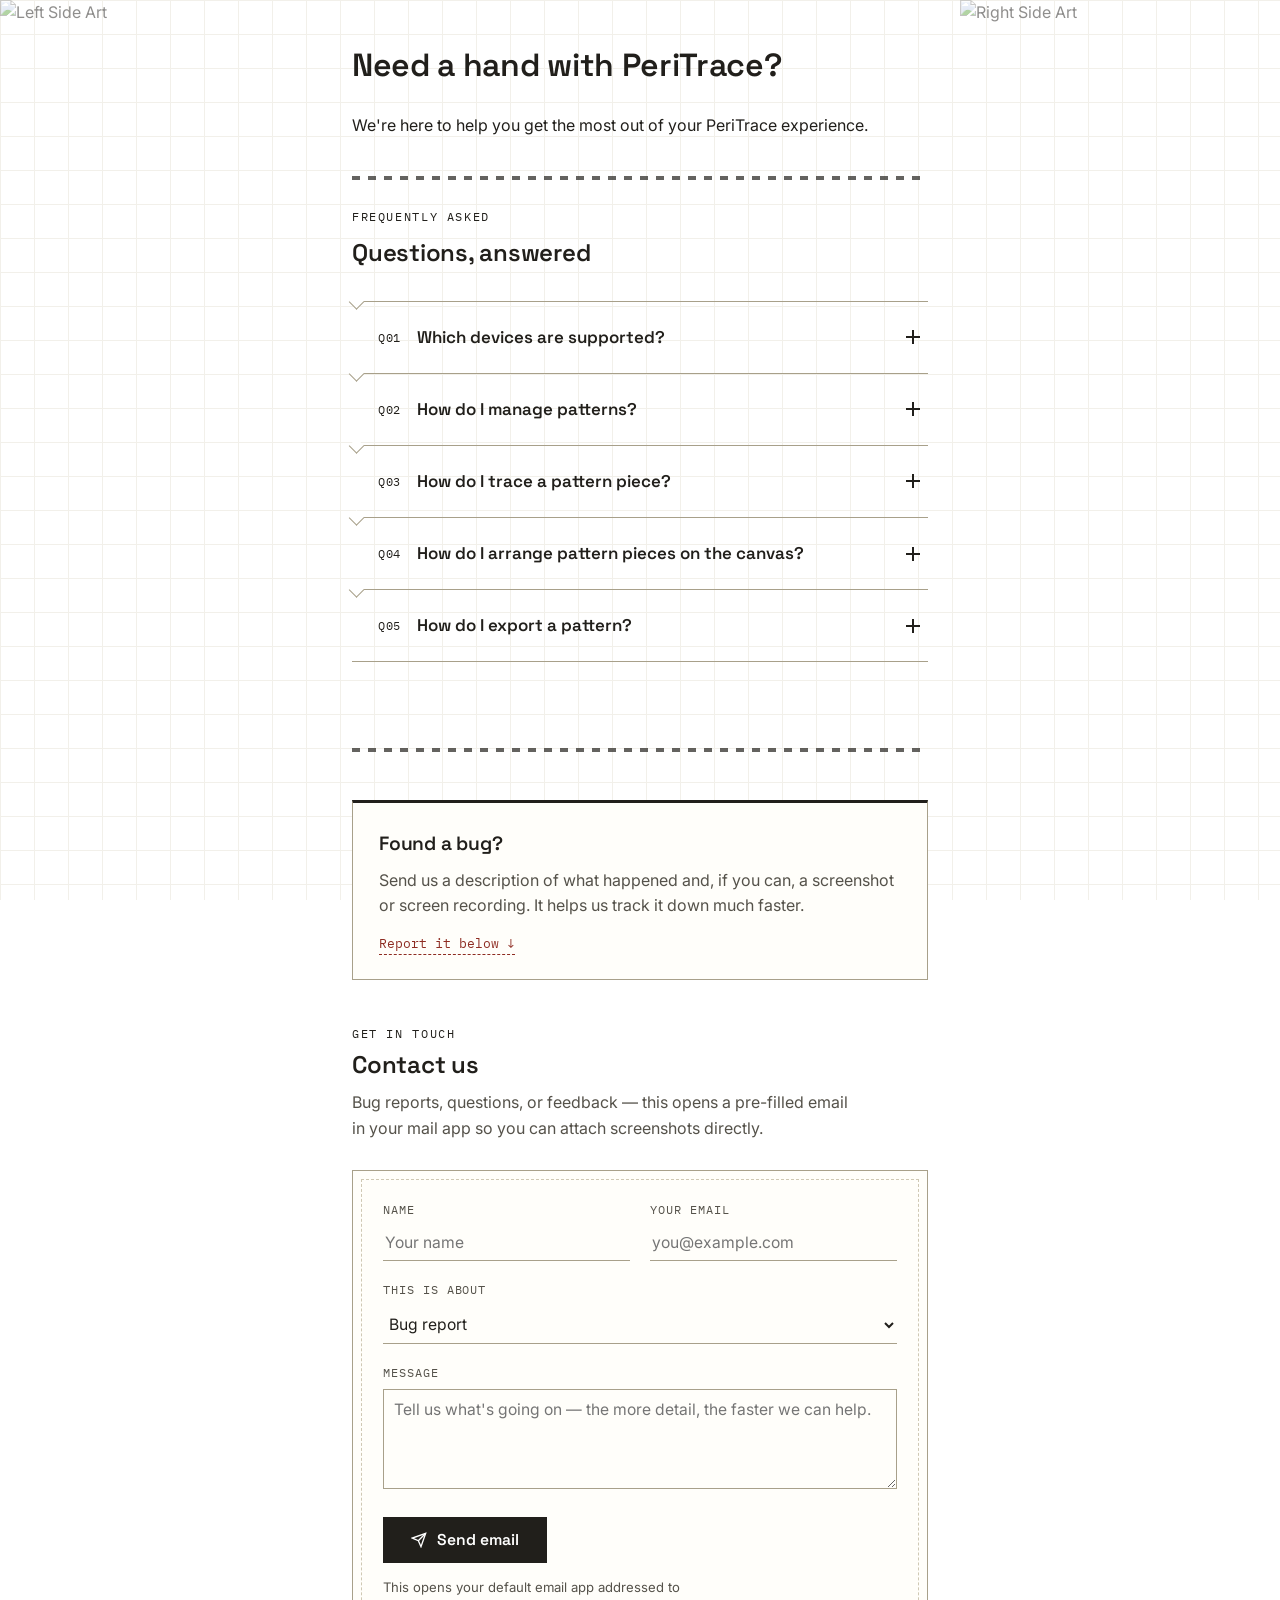
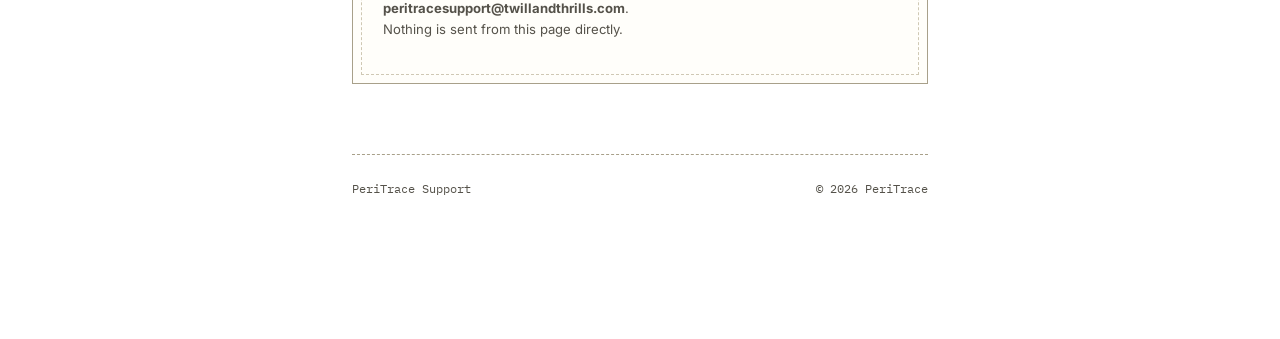
==== index.html @ bdeb2e54 "Rearrange the support page" ====
<!DOCTYPE html>
<html lang="en">

<head>
  <meta charset="UTF-8">
  <meta name="viewport" content="width=device-width, initial-scale=1.0">
  <title>PeriTrace Support — FAQ &amp; Contact</title>
  <meta name="description" content="Support and frequently asked questions for PeriTrace: pattern tracer.">
  <link rel="preconnect" href="https://fonts.googleapis.com">
  <link rel="preconnect" href="https://fonts.gstatic.com" crossorigin>
  <link
    href="https://fonts.googleapis.com/css2?family=Space+Grotesk:wght@400;500;600;700&family=Inter:wght@400;500;600&family=IBM+Plex+Mono:wght@400;500&display=swap"
    rel="stylesheet">

  <link href="https://fonts.googleapis.com/css2?family=Material+Symbols+Outlined" rel="stylesheet">

  <style>
    :root {
      --paper: #ffffff;
      --paper-deep: #ffffff;
      --ink: #211F1B;
      --ink-soft: #55524A;
      --thread: #211F1B;
      --thread-deep: #8E2C22;
      --chalk: #34506B;
      --line: #CFC8B4;
      --line-strong: #a8a08a;
      --card: #FFFEFA;
      --card-destructive: #FF0800;
      --radius: 2px;
      --side-art-width: 25vw;
      --opacity: 0.7;
    }

    * {
      box-sizing: border-box;
    }

    html {
      scroll-behavior: smooth;
    }

    body {
      margin: 0;
      background: var(--paper);
      color: var(--ink);
      font-family: 'Inter', system-ui, sans-serif;
      font-size: 16px;
      line-height: 1.6;
      -webkit-font-smoothing: antialiased;
    }

    /* --- background grid texture, evokes pattern paper --- */
    body::before {
      content: "";
      position: fixed;
      inset: 0;
      background-image:
        linear-gradient(var(--line) 1px, transparent 1px),
        linear-gradient(90deg, var(--line) 1px, transparent 1px);
      background-size: 34px 34px;
      opacity: 0.28;
      pointer-events: none;
      z-index: 0;
    }

    h1,
    h2,
    h3 {
      font-family: 'Space Grotesk', sans-serif;
      font-weight: 600;
      letter-spacing: -0.01em;
      color: var(--ink);
    }

    .eyebrow {
      font-family: 'IBM Plex Mono', monospace;
      font-size: 0.72rem;
      letter-spacing: 0.14em;
      text-transform: uppercase;
      color: var(--thread);
    }

    a {
      color: var(--chalk);
    }

    /* ---------- fixed side art ---------- */
    .side-art {
      position: fixed;
      top: 0;
      height: 100vh;
      z-index: 0;
      pointer-events: none;
      display: flex;
      align-items: top;
    }

    @media (min-width: 768px) {
      .side-art {
        width: 15vw;
      }
    }

    @media (min-width: 992px) {
      .side-art {
        width: 20vw;
      }
    }

    @media (min-width: 1200px) {
      .side-art {
        width: 25vw;
      }
    }

    .side-art.left {
      left: 0;
      top: 0;
      justify-content: flex-start;
      /* align-items: flex-start; */
    }

    .side-art.right {
      right: 0;
      justify-content: flex-end;
      /* align-items: flex-start; */
    }

    .side-art img {
      width: 120%;
      height: auto;
      max-height: 100vh;
      object-fit: cover;
      opacity: 0.5;
      filter: sepia(6%) saturate(85%);
    }

    .side-art.left img {
      margin-left: 0px;
    }

    .side-art.right img {
      margin-right: 0px;
    }

    /* ---------- layout ---------- */
    .page {
      position: relative;
      z-index: 2;
      margin: 0 auto;
      max-width: 100vw;
      padding: 0 28px 120px;
    }

    @media (min-width: 768px) {
      .page {
        margin-left: 15vw;
        margin-right: 15vw;
        max-width: 70vw;
        padding: 0 32px 140px;
      }
    }

    @media (min-width: 992px) {
      .page {
        margin-left: 20vw;
        margin-right: 20vw;
        max-width: 60vw;
        padding: 0 32px 140px;
      }
    }

    @media (min-width: 1200px) {
      .page {
        margin-left: 25vw;
        margin-right: 25vw;
        max-width: 50vw;
        padding: 0 32px 140px;
      }
    }

    /* ---------- header ---------- */

    header {
      margin-top: 40px;
    }

    .stitch {
      display: inline-block;
      width: 100%;
      height: 4px;
      margin-top: 22px;
      background-image: repeating-linear-gradient(90deg, var(--thread) 0 8px, transparent 8px 16px);
      opacity: var(--opacity);
    }

    /* ---------- FAQ list ---------- */
    section.faq {
      margin-top: 20px;
      margin-bottom: 64px;
    }

    section.faq>h2 {
      font-size: 1.5rem;
      margin: 0 0 6px;
    }

    section.faq>.eyebrow {
      display: block;
      margin-bottom: 8px;
    }

    .faq-list {
      margin-top: 28px;
      border-top: 1px solid var(--line-strong);
    }

    .faq-item {
      border-bottom: 1px solid var(--line-strong);
      position: relative;
    }

    .faq-item::before {
      /* garment notch mark */
      content: "";
      position: absolute;
      left: -1px;
      top: 0;
      width: 10px;
      height: 10px;
      background: var(--paper);
      border-right: 1px solid var(--line-strong);
      border-bottom: 1px solid var(--line-strong);
      transform: translateY(-50%) rotate(45deg);
    }

    .faq-q {
      all: unset;
      display: flex;
      align-items: center;
      gap: 16px;
      width: 100%;
      padding: 22px 6px 22px 26px;
      cursor: pointer;
      box-sizing: border-box;
    }

    .faq-q:focus-visible {
      outline: 2px solid var(--chalk);
      outline-offset: 2px;
    }

    .faq-tag {
      font-family: 'IBM Plex Mono', monospace;
      font-size: 0.72rem;
      color: var(--thread);
      letter-spacing: 0.06em;
      flex: 0 0 auto;
      padding-top: 2px;
    }

    .faq-q-text {
      font-family: 'Space Grotesk', sans-serif;
      font-weight: 600;
      font-size: 1.06rem;
      flex: 1 1 auto;
    }

    .faq-marker {
      flex: 0 0 auto;
      width: 18px;
      height: 18px;
      position: relative;
    }

    .faq-marker::before,
    .faq-marker::after {
      content: "";
      position: absolute;
      background: var(--ink);
      top: 50%;
      left: 50%;
      transform: translate(-50%, -50%);
      transition: transform 0.25s ease, opacity 0.2s ease;
    }

    .faq-marker::before {
      width: 14px;
      height: 2px;
    }

    .faq-marker::after {
      width: 2px;
      height: 14px;
    }

    .faq-item.open .faq-marker::after {
      transform: translate(-50%, -50%) rotate(90deg);
      opacity: 0;
    }

    .faq-item.open .faq-marker::before {
      background: var(--thread);
    }

    .faq-a-wrap {
      display: grid;
      grid-template-rows: 0fr;
      transition: grid-template-rows 0.32s ease;
    }

    .faq-a-inner {
      overflow: hidden;
    }

    .faq-a {
      padding: 0 6px 28px 26px;
      color: var(--ink-soft);
      font-size: 0.98rem;
      border-top: 1px dashed var(--line-strong);
      margin-top: -1px;
      padding-top: 18px;
    }

    .faq-a p {
      margin: 0 0 12px;
    }

    .faq-a p:last-child {
      margin-bottom: 0;
    }

    .faq-a ul {
      margin: 0 0 14px;
      padding-left: 20px;
    }

    .faq-a li {
      margin-bottom: 8px;
    }

    .faq-a strong {
      color: var(--ink);
    }

    .faq-a .sub-note {
      background: var(--card);
      border: 1px solid var(--line);
      border-left: 3px solid var(--chalk);
      padding: 12px 14px;
      font-size: 0.9rem;
      margin: 14px 0;
    }

    .faq-a .sub-note.tip {
      border-left-color: var(--thread);
    }

    .button {
      display: inline-flex;
      align-items: center;
      justify-content: center;
      vertical-align: middle;
      gap: 6px;
      width: 80px;
      height: 20px;
      padding: 2px 10px 2px 10px;
      font-family: 'IBM Plex Mono', monospace;
      font-size: 0.82rem;
      color: var(--ink);
      background: var(--card);
      border: 1px solid var(--line-strong);
      border-radius: 50%;
      white-space: nowrap;
    }

    .btn-capsule {
      padding: 2px 10px 2px 10px;
      border-radius: 20px;
    }

    .btn-circle {
      width: 30px !important;
      height: 30px !important;
      padding: 5px;
      border-radius: 50%;
    }

    .btn-plain {
      width: 60px !important;
      padding: 5px !important;
      border: 0 !important;
    }

    .btn-plain-long {
      width: 120px !important;
      padding: 5px !important;
      border: 0 !important;
    }

    .button.destructive {
      background: var(--card-destructive) !important;
      border: 0 !important;
      color: #fff !important;
    }

    .button.done {
      color: #007AFF !important;
    }

    .button.cancel span.material-symbols-outlined {
      font-size: 20px !important;
      height: 18px !important;
    }

    .button span,
    .button .material-symbols-outlined {
      display: inline-flex;
      align-items: center;
      justify-content: center;
      font-size: 15px;
      height: 15px;
      flex-shrink: 0;
    }

    .fmt-grid {
      display: grid;
      grid-template-columns: repeat(auto-fit, minmax(150px, 1fr));
      gap: 12px;
      margin: 14px 0 4px;
    }

    .fmt-card {
      background: var(--card);
      border: 1px solid var(--line-strong);
      padding: 14px;
    }

    .fmt-card b {
      font-family: 'Space Grotesk', sans-serif;
      color: var(--thread);
      display: block;
      margin-bottom: 4px;
      font-size: 0.95rem;
    }

    .fmt-card span {
      font-size: 0.86rem;
      color: var(--ink-soft);
    }

    /* ---------- bug report callout ---------- */
    .callout {
      background: var(--card);
      border: 1px solid var(--line-strong);
      border-top: 3px solid var(--thread);
      padding: 26px 26px 24px;
      margin: 40px 0 40px;
    }

    .callout h3 {
      margin: 0 0 8px;
      font-size: 1.2rem;
    }

    .callout p {
      margin: 0;
      color: var(--ink-soft);
    }

    .callout a.jump {
      display: inline-block;
      margin-top: 14px;
      font-family: 'IBM Plex Mono', monospace;
      font-size: 0.82rem;
      color: var(--thread-deep);
      text-decoration: none;
      border-bottom: 1px dashed var(--thread-deep);
    }

    /* ---------- contact form ---------- */
    section.contact {
      scroll-margin-top: 40px;
    }

    section.contact h2 {
      font-size: 1.5rem;
      margin: 0 0 6px;
    }

    section.contact>p {
      color: var(--ink-soft);
      margin: 0 0 28px;
      max-width: 50ch;
    }

    .ticket {
      background: var(--card);
      border: 1px solid var(--line-strong);
      padding: 30px;
      position: relative;
    }

    .ticket::before {
      content: "";
      position: absolute;
      inset: 8px;
      border: 1px dashed var(--line);
      pointer-events: none;
    }

    .field {
      margin-bottom: 20px;
    }

    .field label {
      display: block;
      font-family: 'IBM Plex Mono', monospace;
      font-size: 0.74rem;
      text-transform: uppercase;
      letter-spacing: 0.08em;
      color: var(--ink-soft);
      margin-bottom: 6px;
    }

    .field input,
    .field select,
    .field textarea {
      width: 100%;
      font-family: 'Inter', sans-serif;
      font-size: 0.98rem;
      color: var(--ink);
      background: transparent;
      border: none;
      border-bottom: 1px solid var(--line-strong);
      padding: 8px 2px;
      outline: none;
      transition: border-color 0.2s ease;
    }

    .field textarea {
      resize: vertical;
      min-height: 100px;
      border: 1px solid var(--line-strong);
      padding: 10px;
    }

    .field input:focus,
    .field select:focus,
    .field textarea:focus {
      border-color: var(--thread);
    }

    .field-row {
      display: grid;
      grid-template-columns: 1fr 1fr;
      gap: 20px;
    }

    @media (max-width: 768px) {
      .field-row {
        grid-template-columns: 1fr;
      }
    }

    .send-btn {
      font-family: 'Space Grotesk', sans-serif;
      font-weight: 600;
      font-size: 0.98rem;
      background: var(--thread);
      color: #fff;
      border: none;
      padding: 13px 28px;
      cursor: pointer;
      display: inline-flex;
      align-items: center;
      gap: 10px;
      transition: background 0.18s ease, transform 0.12s ease;
    }

    .send-btn:hover {
      background: var(--thread-deep);
    }

    .send-btn:active {
      transform: translateY(1px);
    }

    .send-btn svg {
      width: 16px;
      height: 16px;
    }

    .form-note {
      font-size: 0.82rem;
      color: var(--ink-soft);
      margin-top: 14px;
    }

    .form-status {
      font-size: 0.85rem;
      margin-top: 12px;
      font-family: 'IBM Plex Mono', monospace;
      color: var(--chalk);
      display: none;
    }

    .form-status.show {
      display: block;
    }

    footer {
      margin-top: 70px;
      padding-top: 24px;
      border-top: 1px dashed var(--line-strong);
      font-family: 'IBM Plex Mono', monospace;
      font-size: 0.78rem;
      color: var(--ink-soft);
      display: flex;
      justify-content: space-between;
      flex-wrap: wrap;
      gap: 10px;
    }

    @media (max-width: 768px) {
      .side-art {
        display: none;
      }

      .page {
        margin: 0;
      }
    }

    @media (prefers-reduced-motion: reduce) {
      html {
        scroll-behavior: auto;
      }

      .faq-a-wrap,
      .faq-marker::before,
      .faq-marker::after,
      .send-btn {
        transition: none;
      }
    }
  </style>
</head>

<body>

  <div class="side-art left" aria-hidden="true">
    <img src="images/Side_Art_Left.png" alt="Left Side Art">
  </div>
  <div class="side-art right" aria-hidden="true">
    <img src="images/Side_Art_Right.png" alt="Right Side Art">
  </div>

  <div class="page">

    <header class="page-header">
      <h1>Need a hand with PeriTrace?</h1>
      <p>We're here to help you get the most out of your PeriTrace experience.</p>
      <span class="stitch" aria-hidden="true"></span>
    </header>

    <section class="faq" aria-label="Frequently asked questions">
      <span class="eyebrow">Frequently asked</span>
      <h2>Questions, answered</h2>

      <div class="faq-list" id="faqList">

        <!-- Q1 -->
        <div class="faq-item">
          <button class="faq-q" aria-expanded="false">
            <span class="faq-tag">Q01</span>
            <span class="faq-q-text">Which devices are supported?</span>
            <span class="faq-marker" aria-hidden="true"></span>
          </button>
          <div class="faq-a-wrap">
            <div class="faq-a-inner">
              <div class="faq-a">
                <p>PeriTrace requires an iPhone that supports ARKit.</p>
                <p>iPhone models with LiDAR are recommended for a smoother experience and more precise captures.</p>
                <p>PeriTrace supports <strong>iOS 18.6 and later</strong>.</p>
              </div>
            </div>
          </div>
        </div>

        <!-- Q2 -->
        <div class="faq-item">
          <button class="faq-q" aria-expanded="false">
            <span class="faq-tag">Q02</span>
            <span class="faq-q-text">How do I manage patterns?</span>
            <span class="faq-marker" aria-hidden="true"></span>
          </button>
          <div class="faq-a-wrap">
            <div class="faq-a-inner">
              <div class="faq-a">
                <p>PeriTrace provides a pattern-oriented management system. Adding a new pattern means adding a pattern
                  set that may later contain up to 40 pattern pieces. The limited pattern piece quantity preserves
                  smooth user experience. If your physical pattern contains more than <strong>40 pieces</strong>,
                  consider split them into multiple patterns in PeriTrace.</p>
                <p>On the Home screen:</p>
                <ul>
                  <li><strong>Add a new pattern:</strong> Tap the Add New <span class="button btn-capsule"><span
                        class="material-symbols-outlined">note_add</span></span> button at the bottom of the screen.
                  </li>
                  <li><strong>Rename or delete:</strong> swipe a pattern left or right to reveal the Rename <span
                      class="button btn-circle"><span class="material-symbols-outlined">edit</span></span> and Delete
                    <span class="button btn-circle destructive"><span
                        class="material-symbols-outlined">delete</span></span>
                    buttons.
                  </li>
                  <li><strong>Rearrange the list:</strong> Long-press a pattern and drag it to a new position.</li>
                  <li><strong>Open a pattern canvas</strong> Tap a pattern to enter its canvas, where its pieces live.
                  </li>
                </ul>
              </div>
            </div>
          </div>
        </div>

        <!-- Q3 -->
        <div class="faq-item">
          <button class="faq-q" aria-expanded="false">
            <span class="faq-tag">Q03</span>
            <span class="faq-q-text">How do I trace a pattern piece?</span>
            <span class="faq-marker" aria-hidden="true"></span>
          </button>
          <div class="faq-a-wrap">
            <div class="faq-a-inner">
              <div class="faq-a">
                <p>Open a pattern from the Home screen, then tap the Trace <span class="button btn-capsule"><span
                      class="material-symbols-outlined">filter_center_focus</span></span> button at the bottom right to
                  open the AR camera. You may be asked to grant camera access.</p>
                <p>PeriTrace currently allows you to trace one pattern piece each time you open the AR tracing camera.
                </p>
                <p>In the camera view, move your phone slowly back and forth over a flat, horizontal surface until the
                  reticle appears flat on the surface. You now can start tracing your pattern piece.</p>
                <p><strong><i><u>The current version of the app supports 2 tracing modes:</u></i> </strong></p>
                <ul>
                  <li><strong>Vertex tracing:</strong> Aim the reticle at the outline or seam line and tap the Trace
                    Vertices <span class="button btn-capsule"><img src="images/Peri_Vertices.png" width="20"
                        alt="Trace Vertices" /></span> button, at the bottom right of the screen, to capture vertices
                    one by one. Vertices will connect automatically. A dashed
                    line will close the shape between your first and last vertices, so you do not need to close it
                    manually.</li>
                  <li><strong>Marking:</strong> Aim the reticle at a mark on the physical pattern piece and tap the Mark
                    <span class="button btn-circle"><span><img src="images/Peri_Mark.png" width="5"
                          alt="Trace Mark" /></span></span>. Marks stand alone and never connect to vertices or other
                    marks.
                  </li>
                </ul>
                <div class="sub-note">
                  <strong>Contour detection:</strong> PeriTrace also features automatic pattern contour detection. This
                  useful sub-feature of the Vertex Tracing mode automatically detects the outline of a pattern piece and
                  quickly plots simplified vertices.
                  <ul>
                    <li>
                      <p><strong>Activate contour detection:</strong> point the camera at a pattern piece and long-press
                        the screen (for at least 0.5 seconds) to capture the outline's vertices. It may take a moment to
                        capture the outline; moving your finger or releasing the press early will cancel the detection.
                      </p>
                    </li>
                    <li>
                      <p><strong>One at a time:</strong> The app can only detect one outline at a time.</p>
                    </li>
                    <li>
                      <p><strong>High contrast:</strong> The pattern piece must contrast significantly with the
                        background (e.g., a light pattern piece on a dark background, or vice versa). This ensures
                        accuracy and prevents the camera from freezing due to vertex overloading.</p>
                    </li>
                  </ul>
                </div>
                <p><strong><i><u>NOTES:</u></i> </strong></p>
                <p><strong><i><u>* Optimizing camera position and angle:</u></i> </strong></p>
                <p>PeriTrace uses AR to make pattern tracing effortless. You do not need to point the camera perfectly
                  perpendicular to the surface.</p>
                <p>However, iPhone models without LiDAR can sometimes struggle with surface calibration, which may cause
                  captured contours and points to drift.</p>
                <p>To maximize precision, follow these best practices:</p>
                <ul>
                  <li>
                    <p><strong>Maintain distance:</strong> Keep your iPhone between 0.5 and 2 meters directly above the
                      pattern.</p>
                  </li>
                  <li>
                    <p><strong>Verify calibration:</strong> Ensure the reticle perfectly aligns with your physical
                      surface before tracing.</p>
                  </li>
                </ul>
                <br>
                <p><strong><i><u>Finishing or Cancelling a Trace:</u></i> </strong></p>
                <ul>
                  <li>
                    <p><strong>Finish tracing:</strong> Tap the Done <span class="button btn-circle done"><span
                          class="material-symbols-outlined">check</span></span> button at the top right of the screen.
                      You will return to pattern canvas, and the new pattern piece will appear at the center of the
                      screen. If it overlaps with existing pieces, it will automatically move the right of them.</p>
                    <ul>
                      <li>
                        <p><strong>Minimum vertices:</strong> A new piece can only be saved when it has at least three
                          vertices. The Done button will remain disabled until this requirement is met.</p>
                      </li>
                    </ul>
                  </li>
                  <li>
                    <p><strong>Cancel tracing:</strong> Tap the Dismiss <span class="button btn-circle cancel"><span
                          class="material-symbols-outlined">keyboard_arrow_down</span></span> button at the top left of
                      the screen. You will return to pattern canvas without saving a new piece</p>
                  </li>
                </ul>
              </div>
            </div>
          </div>
        </div>

        <!-- Q4 -->
        <div class="faq-item">
          <button class="faq-q" aria-expanded="false">
            <span class="faq-tag">Q04</span>
            <span class="faq-q-text">How do I arrange pattern pieces on the canvas?</span>
            <span class="faq-marker" aria-hidden="true"></span>
          </button>
          <div class="faq-a-wrap">
            <div class="faq-a-inner">
              <div class="faq-a">
                <p>PeriTrace offers an intuitive vector canvas featuring gesture support. Your layout arrangements are
                  automatically preserved when exporting files.</p>

                <p><strong><i><u>Canvas Navigation:</u></i> </strong></p>
                <ul>
                  <li><strong>Zoom &amp; pan:</strong> Use pinch and drag gesture to move around the workspace.</li>
                </ul>

                <p><strong><i><u>Managing pattern pieces:</u></i> </strong></p>
                <ul>
                  <li><strong>Move &amp; rotate a piece:</strong> Drag a pattern piece to reposition it, or use two
                    fingers to rotate it.</li>
                  <li><strong>Delete a piece:</strong> Long-press a pattern piece, then tap the Delete button in the
                    tooltip <span class="button btn-plain"><img src="images/Peri_Tooltip.jpeg" height="30"
                          alt="Canvas Tooltip" /></span></li>
                </ul>

                <div class="sub-note tip">
                  <p><strong><i><u>Pro tip for high precision:</u></i> </strong></p>
                  <p>When doubting a traced pattern piece's accuracy, try capturing it a few times. Stack all the captured pieces on top of each other on the canvas to find the average outline.</p>
                </div>
                <p><strong><i><u>NOTES:</u></i> </strong></p>
                <p>A single pattern canvas can hold up to 40 pattern pieces. If you physical pattern has more than 40 pieces, split the project across multiple separate patterns on PeriTrace.</p>
              </div>
            </div>
          </div>
        </div>

        <!-- Q5 -->
        <div class="faq-item">
          <button class="faq-q" aria-expanded="false">
            <span class="faq-tag">Q05</span>
            <span class="faq-q-text">How do I export a pattern?</span>
            <span class="faq-marker" aria-hidden="true"></span>
          </button>
          <div class="faq-a-wrap">
            <div class="faq-a-inner">
              <div class="faq-a">
                <p>PeriTrace exports your final pattern layout at an exact 1:1 scale, completely preserving your canvas arrangement.</p>

                <p><strong><i><u>How to export:</u></i> </strong></p>
                <ul>
                  <li><strong>Export button:</strong> In pattern canvas screen, the Export <span class="button btn-circle"><span class="material-symbols-outlined">ios_share</span></span> button is located at the bottom left the screen. This button will remain disabled until there's at least one piece in the canvas</li>
                  <li><strong>Select your format:</strong> Tap the Export button to bring up the export sheet. Select your desired format to generate the file.</li>
                  <li><strong>Choose a destination:</strong> A standard iOS Share Sheet will appears after you select a format. Choose where to send, save, or share your file.</li>
                  <li><strong>Instant local backup:</strong> No matter what you choose in the Share Sheet, PeriTrace automatically saves or overwrites the file locally to: <br><strong>On My iPhone → PeriTrace → Exports</strong></li>
                  <li><strong>Preview your file:</strong> tap Quick Look <span class="button btn-plain-long done"><span class="material-symbols-outlined">visibility</span> Quick Look</span> button after exporting to instantly preview your exported file.</li>
                </ul>
                <p><strong><i><u>Supported export formats:</u></i> </strong></p>
                <div class="fmt-grid">
                  <div class="fmt-card"><b>PDF</b><span>Universal layout format. Ideal for standard printing, vector graphics software, or apparel CAD systems.</span></div>
                  <div class="fmt-card"><b>DXF</b><span>industrial-standard CAD format. Dedicated specifically for pattern drafting and garment CAD software.</span></div>
                  <div class="fmt-card"><b>SVG</b><span>Scalable vector graphics format. Best for web use or editing in mainstream vector design programs.</span></div>
                </div>
              </div>
            </div>
          </div>
        </div>

      </div>
    </section>

    <span class="stitch" aria-hidden="true"></span>

    <div class="callout">
      <h3>Found a bug?</h3>
      <p>Send us a description of what happened and, if you can, a screenshot or screen recording. It helps us track it
        down much faster.</p>
      <a class="jump" href="#contact">Report it below ↓</a>
    </div>

    <section class="contact" id="contact">
      <span class="eyebrow">Get in touch</span>
      <h2>Contact us</h2>
      <p>Bug reports, questions, or feedback — this opens a pre-filled email in your mail app so you can attach
        screenshots directly.</p>

      <form class="ticket" id="contactForm">
        <div class="field-row">
          <div class="field">
            <label for="name">Name</label>
            <input type="text" id="name" name="name" placeholder="Your name" required>
          </div>
          <div class="field">
            <label for="email">Your email</label>
            <input type="email" id="email" name="email" placeholder="you@example.com" required>
          </div>
        </div>

        <div class="field">
          <label for="reason">This is about</label>
          <select id="reason" name="reason">
            <option value="Bug report">Bug report</option>
            <option value="Question">Question</option>
            <option value="Feedback">Feedback / suggestion</option>
            <option value="Other">Something else</option>
          </select>
        </div>

        <div class="field">
          <label for="message">Message</label>
          <textarea id="message" name="message"
            placeholder="Tell us what's going on — the more detail, the faster we can help." required></textarea>
        </div>

        <button type="submit" class="send-btn">
          <svg viewBox="0 0 24 24" fill="none" stroke="currentColor" stroke-width="2">
            <path d="M22 2L11 13" />
            <path d="M22 2l-7 20-4-9-9-4z" />
          </svg>
          Send email
        </button>
        <p class="form-status" id="formStatus">Opening your mail app…</p>
        <p class="form-note">This opens your default email app addressed to <strong>peritracesupport@twillandthrills.com</strong>.
          <br>
          Nothing is sent from this page directly.
        </p>
      </form>
    </section>

    <footer>
      <span>PeriTrace Support</span>
      <span>© 2026 PeriTrace</span>
    </footer>

  </div>

  <script>
    // Accordion: only one open at a time
    const items = document.querySelectorAll('.faq-item');
    items.forEach(item => {
      const btn = item.querySelector('.faq-q');
      btn.addEventListener('click', () => {
        const isOpen = item.classList.contains('open');
        items.forEach(i => {
          i.classList.remove('open');
          i.querySelector('.faq-q').setAttribute('aria-expanded', 'false');
        });
        if (!isOpen) {
          item.classList.add('open');
          btn.setAttribute('aria-expanded', 'true');
        }
      });
    });

    // Contact form -> mailto
    const SUPPORT_EMAIL = "peritracesupport@twillandthrills.com";
    const form = document.getElementById('contactForm');
    const status = document.getElementById('formStatus');

    form.addEventListener('submit', function (e) {
      e.preventDefault();
      const name = document.getElementById('name').value.trim();
      const email = document.getElementById('email').value.trim();
      const reason = document.getElementById('reason').value;
      const message = document.getElementById('message').value.trim();

      const subject = `[PeriTrace] ${reason} from ${name}`;
      const body =
        `Name: ${name}
Email: ${email}
Type: ${reason}

${message}`;

      const mailto = `mailto:${SUPPORT_EMAIL}?subject=${encodeURIComponent(subject)}&body=${encodeURIComponent(body)}`;
      window.location.href = mailto;

      status.classList.add('show');
      setTimeout(() => status.classList.remove('show'), 4000);
    });
  </script>

</body>

</html>
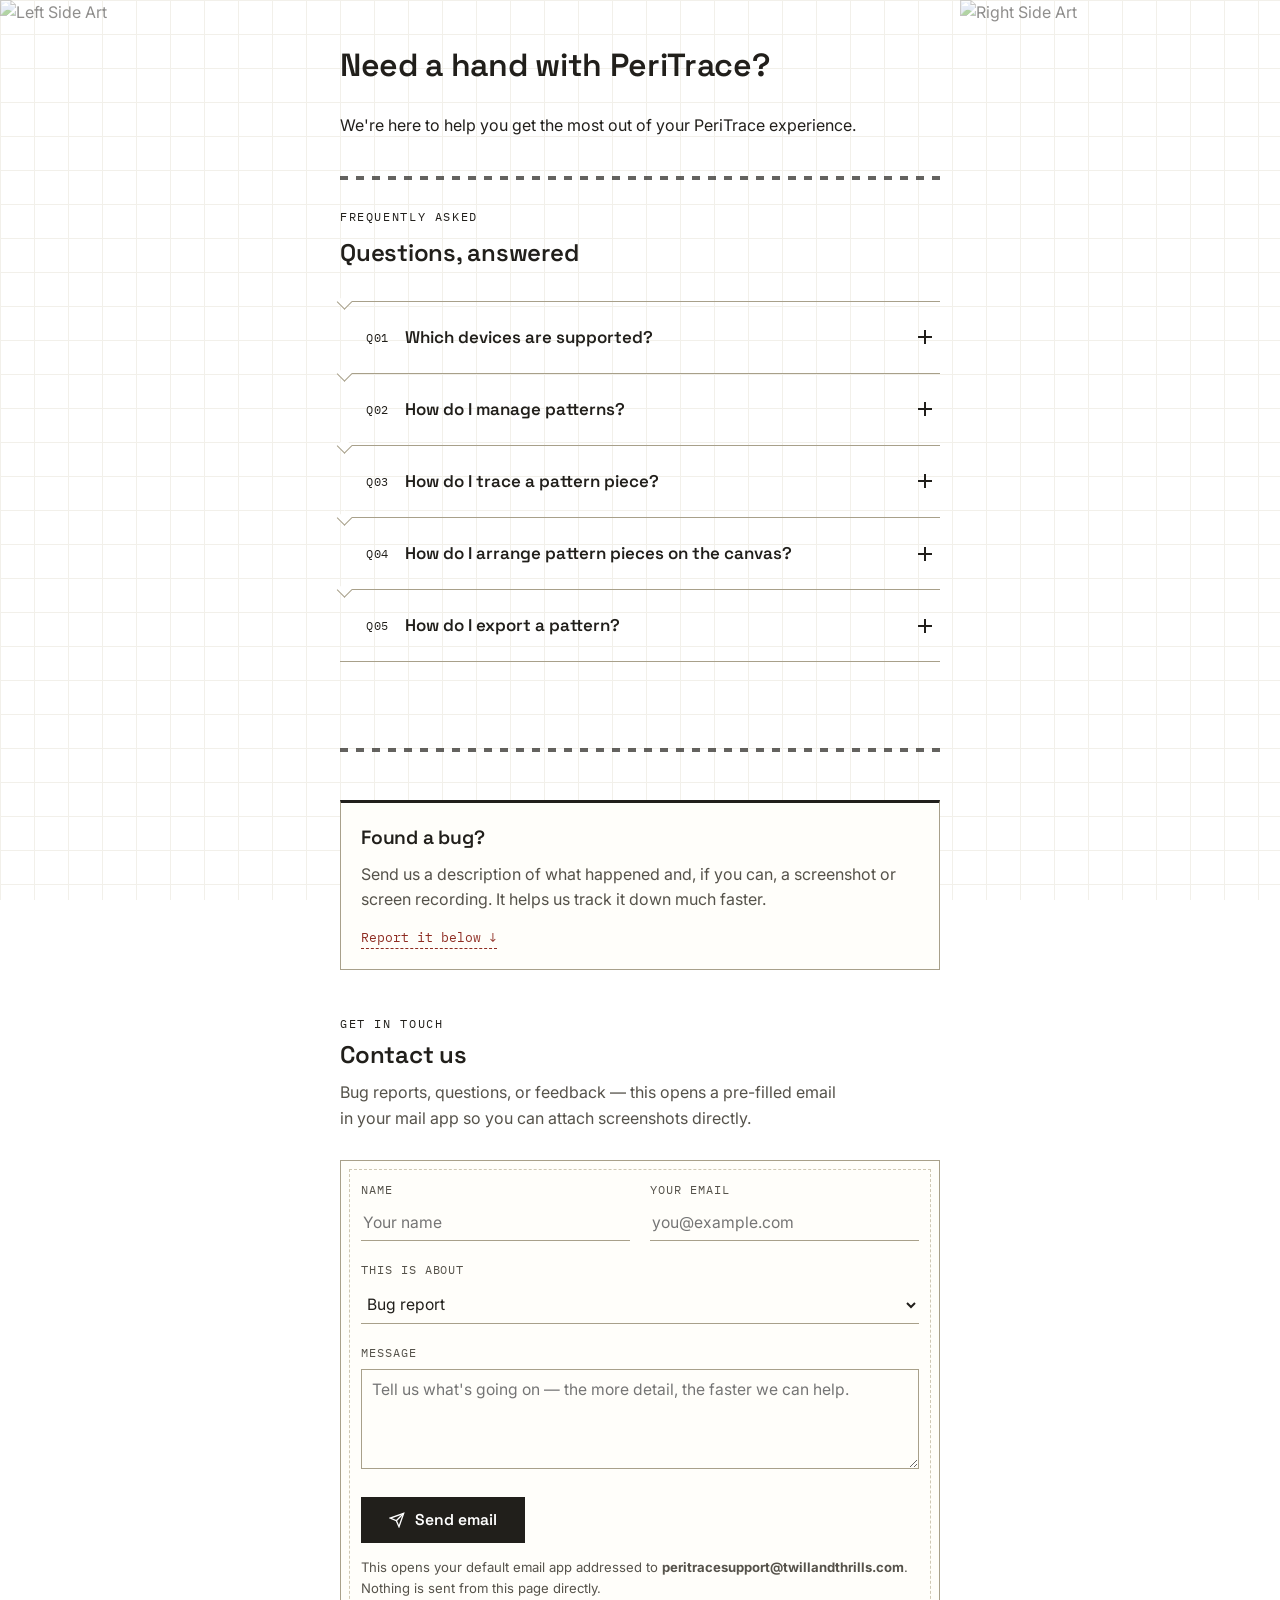
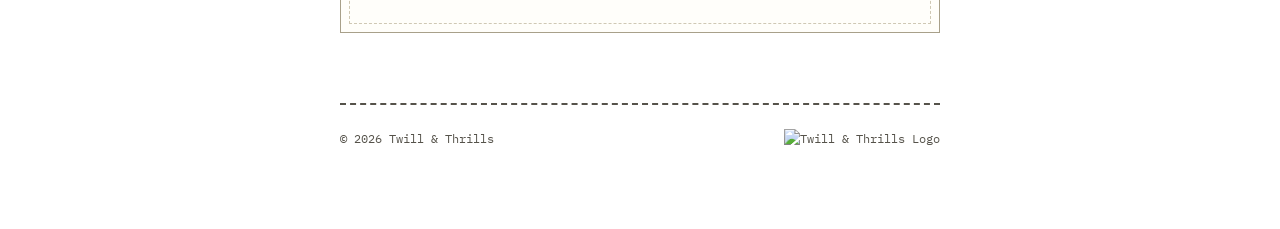
==== commit 12cad27d: "Update index.html" ====
--- a/index.html
+++ b/index.html
@@ -128,7 +128,7 @@
     }
 
     .side-art img {
-      width: 120%;
+      width: 140%;
       height: auto;
       max-height: 100vh;
       object-fit: cover;
@@ -150,7 +150,7 @@
       z-index: 2;
       margin: 0 auto;
       max-width: 100vw;
-      padding: 0 28px 120px;
+      padding: 0 20px 80px;
     }
 
     @media (min-width: 768px) {
@@ -158,7 +158,6 @@
         margin-left: 15vw;
         margin-right: 15vw;
         max-width: 70vw;
-        padding: 0 32px 140px;
       }
     }
 
@@ -167,7 +166,6 @@
         margin-left: 20vw;
         margin-right: 20vw;
         max-width: 60vw;
-        padding: 0 32px 140px;
       }
     }
 
@@ -176,7 +174,6 @@
         margin-left: 25vw;
         margin-right: 25vw;
         max-width: 50vw;
-        padding: 0 32px 140px;
       }
     }
 
@@ -308,6 +305,10 @@
       display: grid;
       grid-template-rows: 0fr;
       transition: grid-template-rows 0.32s ease;
+    }
+
+    .faq-item.open .faq-a-wrap {
+      grid-template-rows: 1fr;
     }
 
     .faq-a-inner {
@@ -455,7 +456,7 @@
       background: var(--card);
       border: 1px solid var(--line-strong);
       border-top: 3px solid var(--thread);
-      padding: 26px 26px 24px;
+      padding: 20px 20px 20px;
       margin: 40px 0 40px;
     }
 
@@ -498,7 +499,7 @@
     .ticket {
       background: var(--card);
       border: 1px solid var(--line-strong);
-      padding: 30px;
+      padding: 20px;
       position: relative;
     }
 
@@ -613,12 +614,13 @@
     footer {
       margin-top: 70px;
       padding-top: 24px;
-      border-top: 1px dashed var(--line-strong);
+      border-top: 2px dashed;
       font-family: 'IBM Plex Mono', monospace;
       font-size: 0.78rem;
       color: var(--ink-soft);
       display: flex;
       justify-content: space-between;
+      align-items: center;
       flex-wrap: wrap;
       gap: 10px;
     }
@@ -949,8 +951,10 @@
     </section>
 
     <footer>
-      <span>PeriTrace Support</span>
-      <span>© 2026 PeriTrace</span>
+      <span>© 2026 Twill & Thrills</span>
+      <span>
+        <img src="images/Logo_TwillAndThrills.png" alt="Twill & Thrills Logo" height="40">
+      </span>
     </footer>
 
   </div>
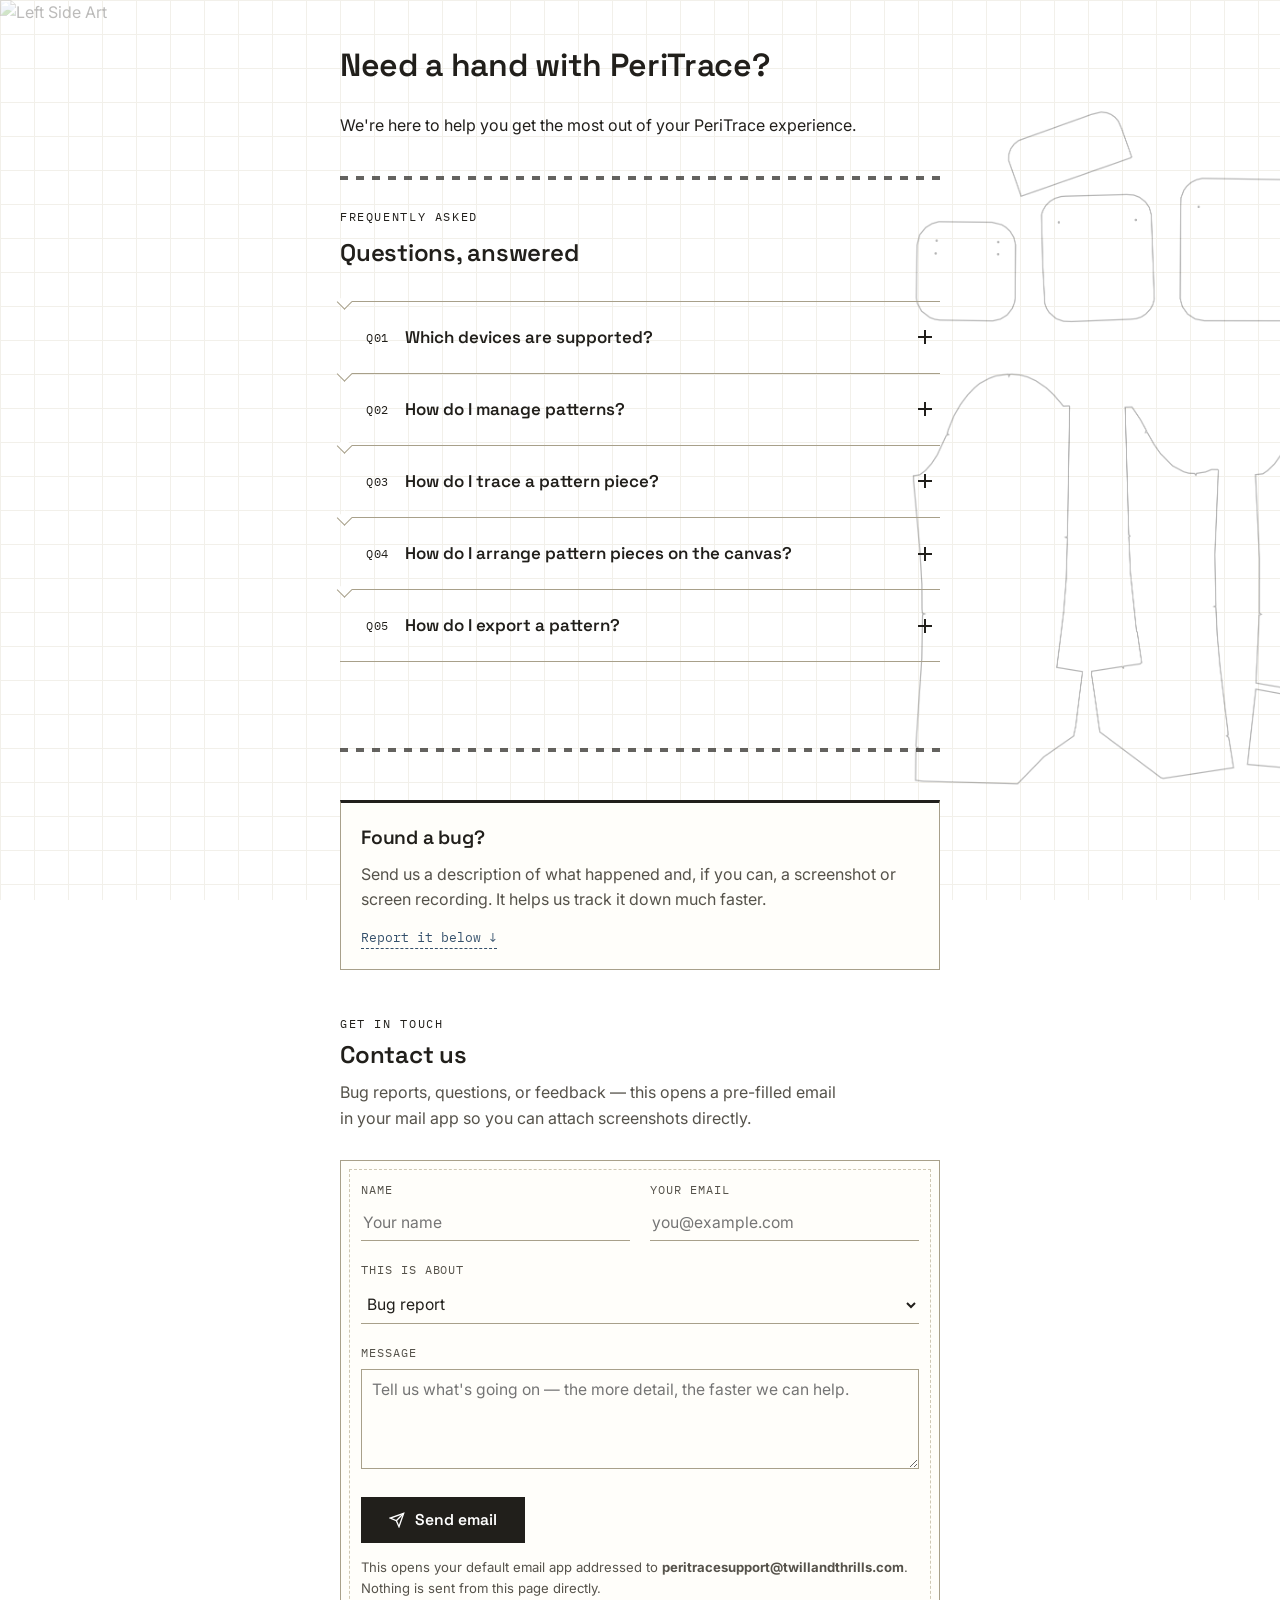
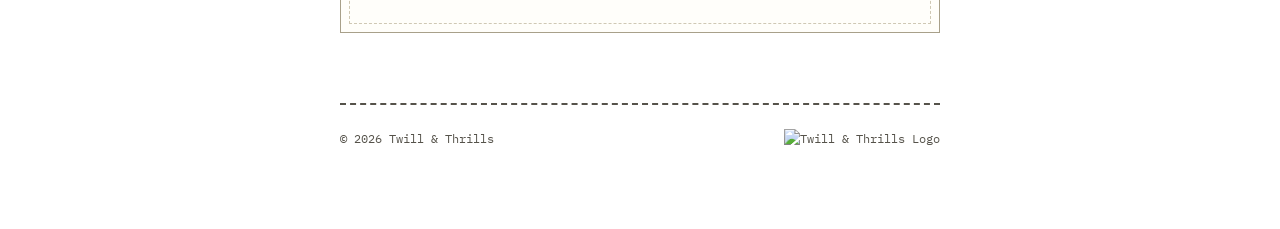
==== commit 3b145a0c: "Rearrange support page" ====
--- a/index.html
+++ b/index.html
@@ -21,7 +21,7 @@
       --ink: #211F1B;
       --ink-soft: #55524A;
       --thread: #211F1B;
-      --thread-deep: #8E2C22;
+      --thread-deep: #34506B;
       --chalk: #34506B;
       --line: #CFC8B4;
       --line-strong: #a8a08a;
@@ -30,6 +30,7 @@
       --radius: 2px;
       --side-art-width: 25vw;
       --opacity: 0.7;
+      --side-art-opacity: 0.3;
     }
 
     * {
@@ -98,7 +99,7 @@
 
     @media (min-width: 768px) {
       .side-art {
-        width: 15vw;
+        width: 25vw;
       }
     }
 
@@ -123,7 +124,7 @@
 
     .side-art.right {
       right: 0;
-      justify-content: flex-end;
+      justify-content: center;
       /* align-items: flex-start; */
     }
 
@@ -132,7 +133,7 @@
       height: auto;
       max-height: 100vh;
       object-fit: cover;
-      opacity: 0.5;
+      opacity: var(--side-art-opacity);
       filter: sepia(6%) saturate(85%);
     }
 
@@ -155,9 +156,9 @@
 
     @media (min-width: 768px) {
       .page {
-        margin-left: 15vw;
-        margin-right: 15vw;
-        max-width: 70vw;
+        margin-left: 25vw;
+        margin-right: 0;
+        max-width: 75vw;
       }
     }
 
@@ -625,13 +626,15 @@
       gap: 10px;
     }
 
-    @media (max-width: 768px) {
-      .side-art {
+    @media (max-width: 992px) {
+      .side-art.right {
         display: none;
       }
-
-      .page {
-        margin: 0;
+    }
+
+    @media (max-width: 768px) {
+      .side-art.left {
+        display: none;
       }
     }
 
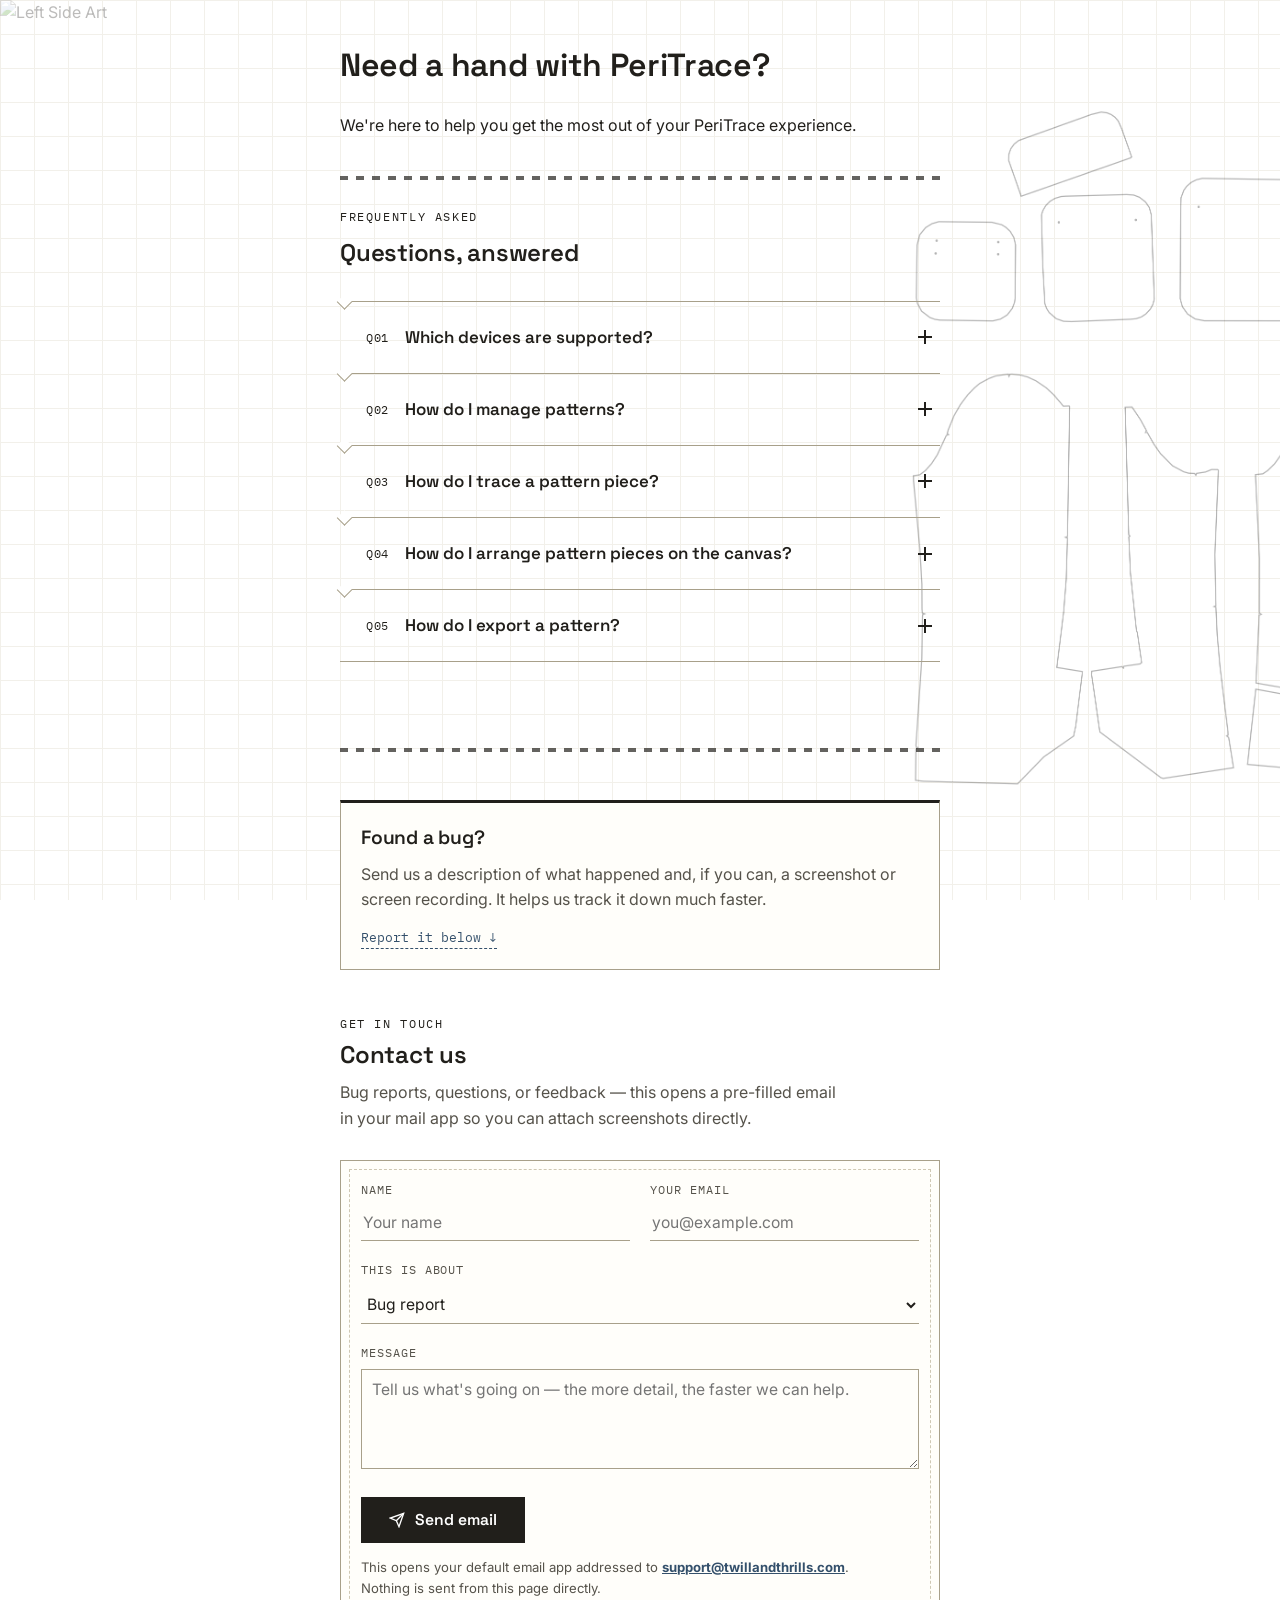
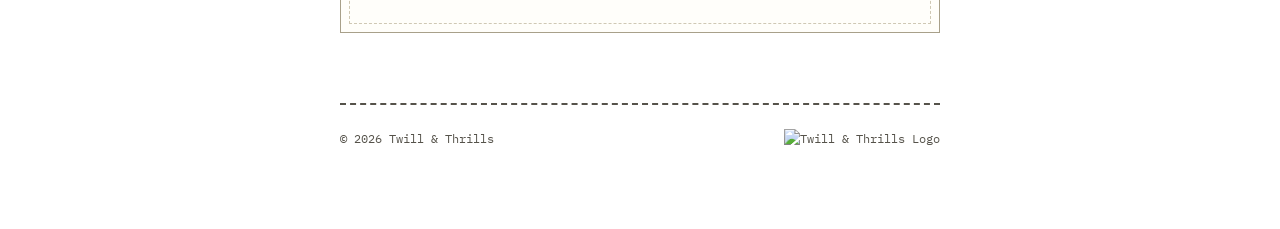
==== commit 06419004: "Update email routed by Cloudflare" ====
--- a/index.html
+++ b/index.html
@@ -4,7 +4,7 @@
 <head>
   <meta charset="UTF-8">
   <meta name="viewport" content="width=device-width, initial-scale=1.0">
-  <title>PeriTrace Support — FAQ &amp; Contact</title>
+  <title>PeriTrace Support</title>
   <meta name="description" content="Support and frequently asked questions for PeriTrace: pattern tracer.">
   <link rel="preconnect" href="https://fonts.googleapis.com">
   <link rel="preconnect" href="https://fonts.gstatic.com" crossorigin>
@@ -129,7 +129,7 @@
     }
 
     .side-art img {
-      width: 140%;
+      width: 150%;
       height: auto;
       max-height: 100vh;
       object-fit: cover;
@@ -946,7 +946,7 @@
           Send email
         </button>
         <p class="form-status" id="formStatus">Opening your mail app…</p>
-        <p class="form-note">This opens your default email app addressed to <strong>peritracesupport@twillandthrills.com</strong>.
+        <p class="form-note">This opens your default email app addressed to <a href="mailto:support@twillandthrills.com"><strong>support@twillandthrills.com</strong></a>.
           <br>
           Nothing is sent from this page directly.
         </p>
@@ -981,7 +981,7 @@
     });
 
     // Contact form -> mailto
-    const SUPPORT_EMAIL = "peritracesupport@twillandthrills.com";
+    const SUPPORT_EMAIL = "support@twillandthrills.com";
     const form = document.getElementById('contactForm');
     const status = document.getElementById('formStatus');
 
